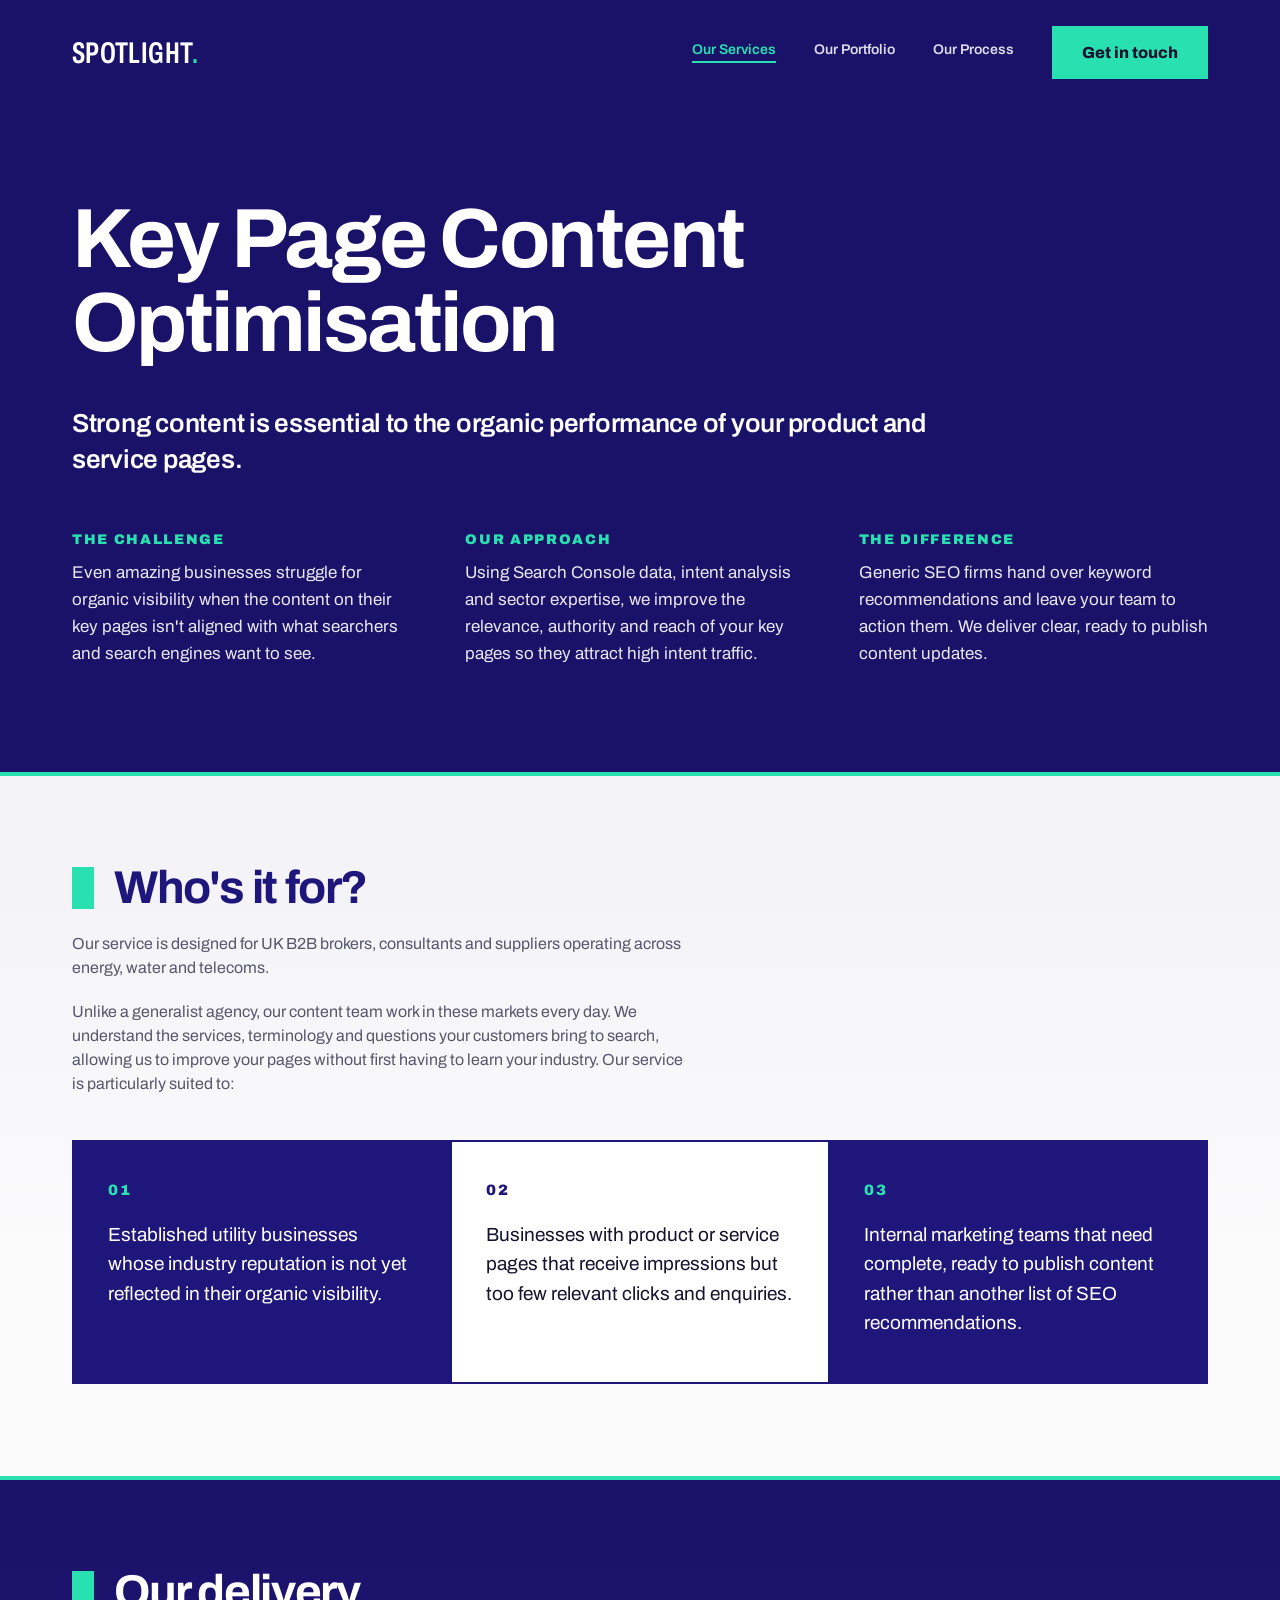
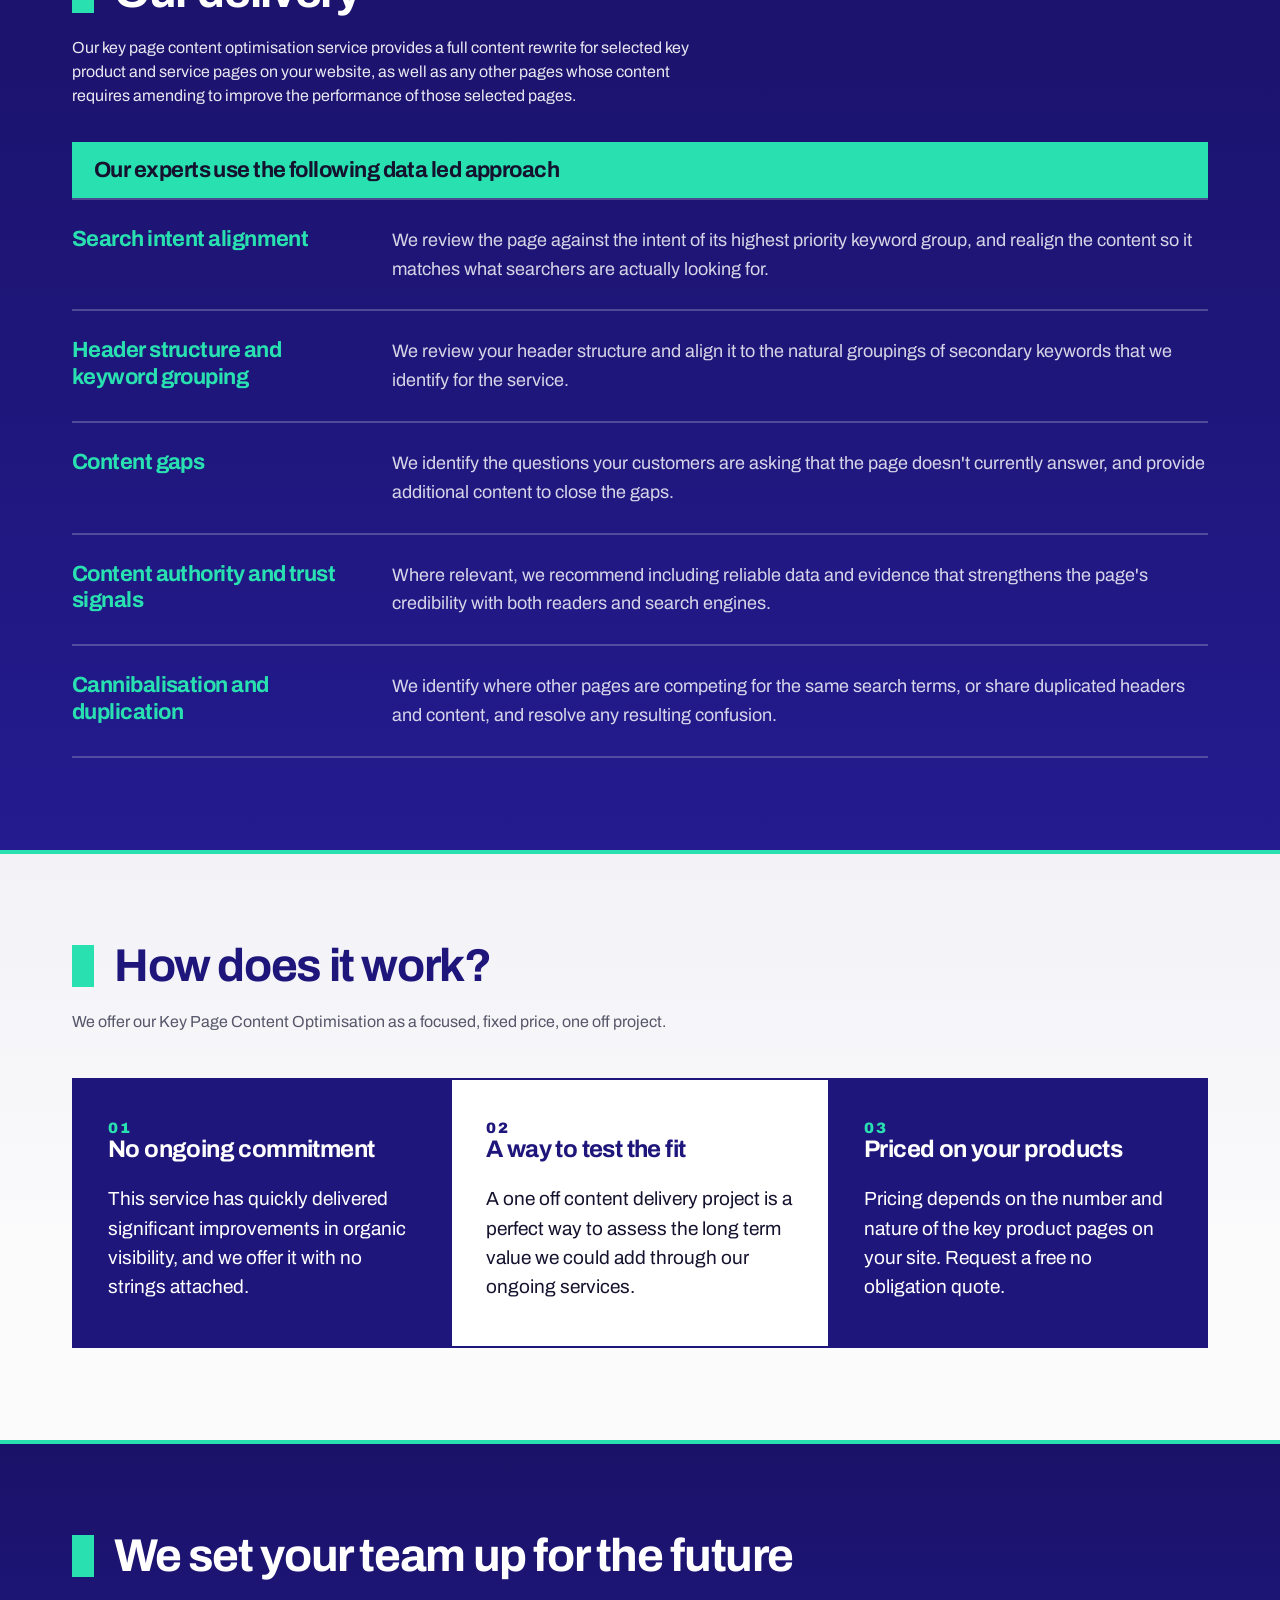
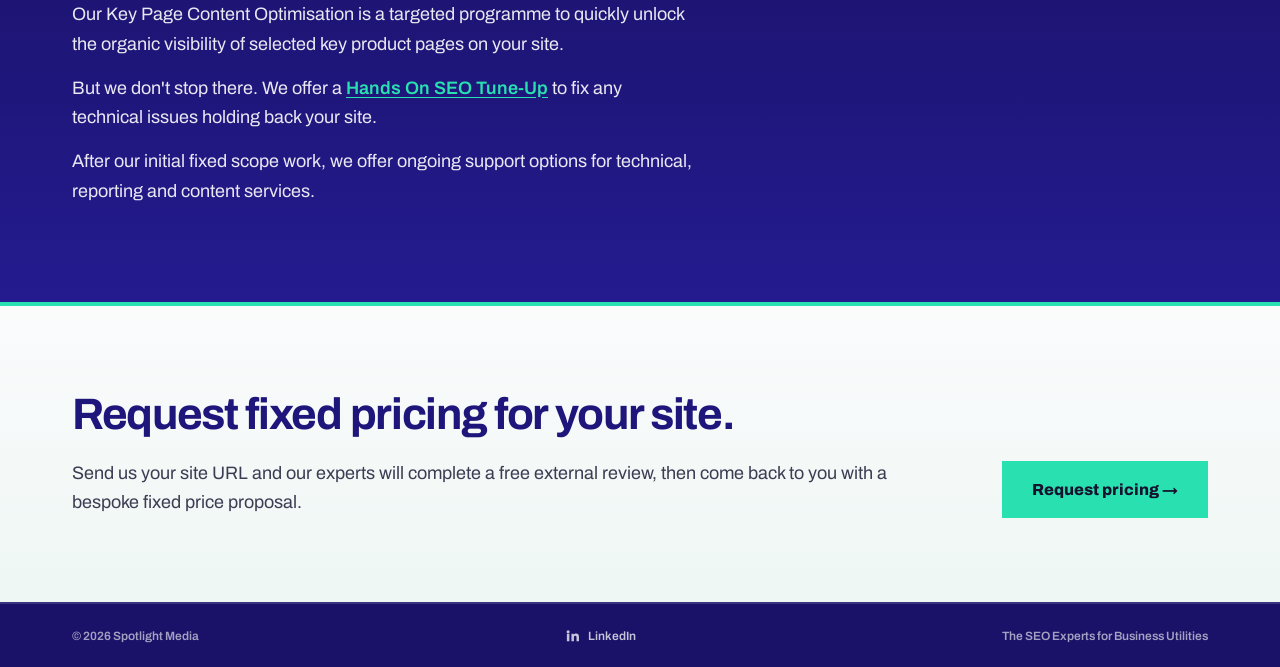
==== webflow/key-page-content/index.html @ de8adb1a "Build Spotlight Media Key Page Content Optimisation page Adds the page body (hero framing grid, who'" ====
<!DOCTYPE html>
<html lang="en-GB">
<head>
<meta charset="utf-8">
<meta name="viewport" content="width=device-width, initial-scale=1">
<title>Spotlight Media — Key Page Content Optimisation</title>
<link rel="preconnect" href="https://fonts.googleapis.com">
<link rel="preconnect" href="https://fonts.gstatic.com" crossorigin>
<link rel="stylesheet" href="https://fonts.googleapis.com/css2?family=Archivo:wght@400;500;600;700;800;900&display=swap">
<link rel="stylesheet" href="https://fonts.googleapis.com/css2?family=Archivo:wdth,wght@62..125,400..900&display=swap">
<link rel="stylesheet" href="../homepage/global.css">
</head>
<body>

<header class="header-band">
  <nav class="nav">
    <a href="/" class="logo">SPOTLIGHT<span class="logo__dot">.</span></a>
    <input type="checkbox" id="nav-toggle" class="nav-toggle-input">
    <label for="nav-toggle" class="nav-toggle-label" aria-label="Toggle menu"><span></span><span></span><span></span></label>
    <ul class="nav-menu">
      <li class="nav-dropdown">
        <input type="checkbox" id="services-dd" class="dropdown-toggle-input">
        <label for="services-dd" class="nav-link nav-link--active dropdown-toggle-label">Our Services</label>
        <div class="dropdown-list">
          <div class="dropdown-panel">
            <a class="dropdown-link" href="hands-on-seo-tune-up.html">Hands On SEO Tune-Up</a>
            <a class="dropdown-link" href="index.html">Key Page Content Optimisation</a>
            <a class="dropdown-link" href="#">Technical &amp; Reporting Retainer</a>
            <a class="dropdown-link" href="#">Regular Content Delivery</a>
          </div>
        </div>
      </li>
      <li><a class="nav-link" href="../portfolio/index.html">Our Portfolio</a></li>
      <li><a class="nav-link" href="../process/index.html">Our Process</a></li>
      <li><a class="btn btn--mint" href="https://www.spotlightmedia.io/contact-us">Get in touch</a></li>
    </ul>
  </nav>
</header>

<main>

  <section class="header-band hero" style="padding:92px var(--gutter) 104px">
    <h1 class="hero__title" style="max-width:1100px">Key Page Content Optimisation</h1>
    <p class="hero__standfirst" style="max-width:900px">Strong content is essential to the organic performance of your product and service pages.</p>
    <div class="herogrid" style="margin-top:54px;max-width:1180px">
      <div class="herocol">
        <span class="sublab">The challenge</span>
        <p>Even amazing businesses struggle for organic visibility when the content on their key pages isn't aligned with what searchers and search engines want to see.</p>
      </div>
      <div class="herocol">
        <span class="sublab">Our approach</span>
        <p>Using Search Console data, intent analysis and sector expertise, we improve the relevance, authority and reach of your key pages so they attract high intent traffic.</p>
      </div>
      <div class="herocol">
        <span class="sublab">The difference</span>
        <p>Generic SEO firms hand over keyword recommendations and leave your team to action them. We deliver clear, ready to publish content updates.</p>
      </div>
    </div>
  </section>

  <div class="rule"></div>

  <section class="section" style="padding-top:88px;padding-bottom:92px;background:linear-gradient(180deg,var(--grey-1) 0%,var(--page) 70%)">
    <div class="section-heading-group">
      <h2 class="section-heading" style="margin-bottom:0"><span class="section-heading__bar"></span>Who's it for?</h2>
      <p class="section-heading__sub" style="max-width:620px">Our service is designed for UK B2B brokers, consultants and suppliers operating across energy, water and telecoms.</p>
      <p class="section-heading__sub" style="max-width:620px">Unlike a generalist agency, our content team work in these markets every day. We understand the services, terminology and questions your customers bring to search, allowing us to improve your pages without first having to learn your industry. Our service is particularly suited to:</p>
    </div>
    <div class="diff-grid" style="margin-top:44px">
      <div class="diff-card diff-card--navy">
        <div class="diff-card__number">01</div>
        <p class="diff-card__text">Established utility businesses whose industry reputation is not yet reflected in their organic visibility.</p>
      </div>
      <div class="diff-card diff-card--white">
        <div class="diff-card__number">02</div>
        <p class="diff-card__text">Businesses with product or service pages that receive impressions but too few relevant clicks and enquiries.</p>
      </div>
      <div class="diff-card diff-card--navy">
        <div class="diff-card__number">03</div>
        <p class="diff-card__text">Internal marketing teams that need complete, ready to publish content rather than another list of SEO recommendations.</p>
      </div>
    </div>
  </section>

  <div class="rule"></div>

  <section class="site-header section" style="padding-top:88px;padding-bottom:92px">
    <div class="section-heading-group" style="margin-bottom:34px">
      <h2 class="section-heading section-heading--on-navy" style="margin-bottom:0"><span class="section-heading__bar"></span>Our delivery</h2>
      <p class="section-heading__sub" style="max-width:620px;color:rgba(255,255,255,.9)">Our key page content optimisation service provides a full content rewrite for selected key product and service pages on your website, as well as any other pages whose content requires amending to improve the performance of those selected pages.</p>
    </div>
    <div style="--row-label-width:280px">
      <div class="subheader-band subheader-band--mint">Our experts use the following data led approach</div>
      <div class="drow"><span class="drow-t">Search intent alignment</span><p class="drow-b">We review the page against the intent of its highest priority keyword group, and realign the content so it matches what searchers are actually looking for.</p></div>
      <div class="drow"><span class="drow-t">Header structure and keyword grouping</span><p class="drow-b">We review your header structure and align it to the natural groupings of secondary keywords that we identify for the service.</p></div>
      <div class="drow"><span class="drow-t">Content gaps</span><p class="drow-b">We identify the questions your customers are asking that the page doesn't currently answer, and provide additional content to close the gaps.</p></div>
      <div class="drow"><span class="drow-t">Content authority and trust signals</span><p class="drow-b">Where relevant, we recommend including reliable data and evidence that strengthens the page's credibility with both readers and search engines.</p></div>
      <div class="drow"><span class="drow-t">Cannibalisation and duplication</span><p class="drow-b">We identify where other pages are competing for the same search terms, or share duplicated headers and content, and resolve any resulting confusion.</p></div>
      <div class="drow-table"></div>
    </div>
  </section>

  <div class="rule"></div>

  <section class="section" style="padding-top:88px;padding-bottom:92px;background:linear-gradient(180deg,var(--grey-1) 0%,var(--page) 70%)">
    <div class="section-heading-group">
      <h2 class="section-heading" style="margin-bottom:0"><span class="section-heading__bar"></span>How does it work?</h2>
      <p class="section-heading__sub" style="max-width:620px">We offer our Key Page Content Optimisation as a focused, fixed price, one off project.</p>
    </div>
    <div class="diff-grid" style="margin-top:44px">
      <div class="diff-card diff-card--navy">
        <div class="diff-card__number">01</div>
        <span class="diff-card__title">No ongoing commitment</span>
        <p class="diff-card__text">This service has quickly delivered significant improvements in organic visibility, and we offer it with no strings attached.</p>
      </div>
      <div class="diff-card diff-card--white">
        <div class="diff-card__number">02</div>
        <span class="diff-card__title">A way to test the fit</span>
        <p class="diff-card__text">A one off content delivery project is a perfect way to assess the long term value we could add through our ongoing services.</p>
      </div>
      <div class="diff-card diff-card--navy">
        <div class="diff-card__number">03</div>
        <span class="diff-card__title">Priced on your products</span>
        <p class="diff-card__text">Pricing depends on the number and nature of the key product pages on your site. Request a free no obligation quote.</p>
      </div>
    </div>
  </section>

  <div class="rule"></div>

  <section class="site-header section" style="padding-top:88px;padding-bottom:96px">
    <div class="section-heading-group" style="margin-bottom:0">
      <h2 class="section-heading section-heading--on-navy" style="margin-bottom:0"><span class="section-heading__bar"></span>We set your team up for the future</h2>
      <div style="display:flex;flex-direction:column;gap:14px">
        <p style="margin:0;font-size:18px;line-height:1.65;max-width:620px;color:rgba(255,255,255,.9)">Our Key Page Content Optimisation is a targeted programme to quickly unlock the organic visibility of selected key product pages on your site.</p>
        <p style="margin:0;font-size:18px;line-height:1.65;max-width:620px;color:rgba(255,255,255,.9)">But we don't stop there. We offer a <a href="hands-on-seo-tune-up.html" style="color:var(--mint);font-weight:600">Hands On SEO Tune-Up</a> to fix any technical issues holding back your site.</p>
        <p style="margin:0;font-size:18px;line-height:1.65;max-width:620px;color:rgba(255,255,255,.9)">After our initial fixed scope work, we offer ongoing support options for technical, reporting and content services.</p>
      </div>
    </div>
  </section>

  <div class="rule"></div>

</main>

<footer>
  <div class="cta-band cta-band--light">
    <div class="cta-band__content">
      <h2 class="cta-band__heading cta-band__heading--on-light">Request fixed pricing for your site.</h2>
      <p class="cta-band__body">Send us your site URL and our experts will complete a free external review, then come back to you with a bespoke fixed price proposal.</p>
    </div>
    <a class="btn btn--mint btn--footer-cta" href="https://www.spotlightmedia.io/contact-us">Request pricing →</a>
  </div>

  <div class="legal-bar">
    <span>© 2026 Spotlight Media</span>
    <a class="legal-bar__linkedin" href="https://www.linkedin.com/company/spotlight-business-media/" target="_blank" rel="noopener">
      <svg width="15" height="15" viewBox="0 0 24 24" fill="currentColor" aria-hidden="true"><path d="M4.98 3.5a2.5 2.5 0 1 1 0 5 2.5 2.5 0 0 1 0-5zM3 9h4v12H3V9zm7 0h3.8v1.7h.05c.53-.95 1.83-1.95 3.77-1.95 4.03 0 4.78 2.5 4.78 5.76V21h-4v-5.6c0-1.34-.03-3.06-1.9-3.06-1.9 0-2.2 1.45-2.2 2.96V21h-4V9z"></path></svg>
      LinkedIn
    </a>
    <span>The SEO Experts for Business Utilities</span>
  </div>
</footer>

</body>
</html>
---- webflow/homepage/global.css ----
/* ==========================================================================
   Spotlight Media — global stylesheet
   Shared by every component: header, footer, and all page bodies.
   In Webflow: paste this into Project Settings → Custom Code → Head Code
   inside a <style> tag, or recreate each rule as Webflow classes/Variables.
   ========================================================================== */

:root{
  --navy:#1f167b;
  --navy-deep:#1a1268;
  --navy-bright:#241b90;
  --ink:#14122e;
  --ink-soft:#3a3768;
  --mint:#29e0b0;
  --page:#fbfbfc;
  --grey-1:#f2f2f7;
  --mint-wash:#eef7f4;
  --mint-tint:#eaf9f4;

  /* Gutter shrinks at each breakpoint below; see media queries at the end. */
  --gutter:72px;
  --rule:2px;
}

*,*::before,*::after{box-sizing:border-box}
body{margin:0;background:var(--page);color:var(--ink);font-family:Archivo,system-ui,sans-serif;-webkit-font-smoothing:antialiased}
img{max-width:100%;display:block}
a{color:var(--navy);text-underline-offset:3px}
a:hover{color:var(--mint)}
p{text-wrap:pretty}

/* ---- layout helpers -------------------------------------------------- */
.section{padding-left:var(--gutter);padding-right:var(--gutter)}
.rule{height:4px;background:var(--mint)}

.section-heading{margin:0 0 44px;display:flex;align-items:center;gap:20px;font-size:46px;font-weight:700;line-height:1.05;letter-spacing:-.03em;color:var(--navy)}
.section-heading--on-navy{color:#fff}
.section-heading__bar{width:22px;height:42px;background:var(--mint);display:block;flex:none}

/* ---- buttons ---------------------------------------------------------- */
.btn{display:inline-flex;align-items:center;justify-content:center;text-decoration:none;font-weight:800;font-size:16px;white-space:nowrap;transition:background .18s,color .18s,border-color .18s}
.btn--mint{background:var(--mint);color:var(--ink);padding:18px 30px}
.btn--mint:hover{background:#20c79c;color:var(--ink)}
.btn--outline{border:2px solid rgba(255,255,255,.45);color:#fff;padding:16px 30px}
.btn--outline:hover{border-color:var(--mint);color:var(--mint)}
.btn--footer-cta{padding:20px 30px}

/* ---- header / nav ------------------------------------------------------ */
.site-header{background:linear-gradient(180deg,var(--navy-deep) 0%,var(--navy) 52%,var(--navy-bright) 100%);color:#fff}
/* Flat colour matching the hero gradient's own starting stop, so the two
   meet at an identical pixel value instead of two gradients butting together. */
.header-band{background:var(--navy-deep);color:#fff}
.nav{display:flex;align-items:center;justify-content:space-between;padding:26px var(--gutter);position:relative;z-index:30}

.logo{text-decoration:none;color:#fff;font-variation-settings:'wdth' 62,'wght' 600;font-size:30px;line-height:1;letter-spacing:.012em}
.logo:hover{color:#fff}
.logo__dot{color:var(--mint)}

.nav-menu{display:flex;align-items:center;gap:38px;font-size:14px;font-weight:600;list-style:none;margin:0;padding:0}
.nav-menu li{display:flex}

.nav-link{color:rgba(255,255,255,.85);text-decoration:none;padding-bottom:4px;border-bottom:2px solid transparent;transition:border-color .18s,color .18s}
.nav-link:hover,.nav-link:focus-visible{color:var(--mint);border-bottom-color:var(--mint)}

.nav-dropdown{position:relative;display:flex;align-items:center}
/* Hidden checkbox drives the mobile tap-to-open state; hover/focus-within drive desktop. */
.dropdown-toggle-input{position:absolute;opacity:0;pointer-events:none}
.dropdown-toggle-label{cursor:pointer}
.dropdown-list{position:absolute;top:100%;left:-20px;padding-top:20px;min-width:300px;opacity:0;visibility:hidden;transform:translateY(-6px);transition:opacity .16s,transform .16s,visibility .16s}
.nav-dropdown:hover .dropdown-list,
.nav-dropdown:focus-within .dropdown-list,
.dropdown-toggle-input:checked ~ .dropdown-list{opacity:1;visibility:visible;transform:none}
.dropdown-panel{background:#fff;border:2px solid var(--navy);display:flex;flex-direction:column;box-shadow:0 18px 40px rgba(20,18,46,.22)}
.dropdown-link{display:block;padding:14px 20px;color:var(--navy);text-decoration:none;font-size:14px;font-weight:700;border-top:2px solid rgba(20,18,46,.12);transition:background .16s}
.dropdown-link:first-child{border-top:none}
.dropdown-link:hover,.dropdown-link:focus-visible{background:var(--mint-tint);color:var(--navy)}

/* Mobile nav toggle — CSS-only checkbox pattern, no JS. Kept below ~900px. */
.nav-toggle-input{position:absolute;opacity:0;pointer-events:none}
.nav-toggle-label{display:none;width:28px;height:20px;position:relative;cursor:pointer;flex:none}
.nav-toggle-label span{position:absolute;left:0;right:0;height:2px;background:#fff;transition:transform .2s,opacity .2s}
.nav-toggle-label span:nth-child(1){top:0}
.nav-toggle-label span:nth-child(2){top:9px}
.nav-toggle-label span:nth-child(3){top:18px}

/* ---- footer -------------------------------------------------------------- */
.cta-band{background:linear-gradient(180deg,var(--navy-bright) 0%,var(--navy) 55%,var(--navy-deep) 100%);color:#fff;padding:84px var(--gutter);display:flex;align-items:end;justify-content:space-between;gap:60px}
.cta-band__heading{margin:0;font-size:44px;font-weight:700;line-height:1.1;letter-spacing:-.03em;max-width:760px}

.legal-bar{background:var(--navy-deep);color:rgba(255,255,255,.6);padding:24px var(--gutter);display:flex;justify-content:space-between;align-items:center;gap:16px;font-size:12px;font-weight:600;border-top:2px solid rgba(255,255,255,.14)}
.legal-bar__linkedin{display:flex;align-items:center;gap:8px;color:rgba(255,255,255,.75);text-decoration:none;font-size:12px;font-weight:600}
.legal-bar__linkedin:hover{color:var(--mint)}

/* ---- hero ---------------------------------------------------------------- */
.hero{padding:100px var(--gutter) 116px}
.hero__title{margin:0;font-size:84px;font-weight:700;line-height:1;letter-spacing:-.03em;max-width:1000px}
.hero__lead{margin:44px 0 0;font-size:21px;line-height:1.55;max-width:800px;color:rgba(255,255,255,.86)}
.hero__lead a{color:var(--mint);font-weight:600}
.hero__actions{display:flex;flex-wrap:wrap;gap:12px;margin-top:44px}

/* ---- "why we're different" cards ----------------------------------------- */
.diff-grid{display:grid;grid-template-columns:repeat(3,1fr);gap:2px;background:var(--navy);border:2px solid var(--navy)}
.diff-card{padding:40px 34px 44px}
.diff-card--navy{background:var(--navy);color:#fff}
.diff-card--white{background:#fff;color:var(--ink)}
.diff-card__number{font-size:15px;font-weight:900;letter-spacing:.12em}
.diff-card--navy .diff-card__number{color:var(--mint)}
.diff-card--white .diff-card__number{color:var(--navy)}
.diff-card__text{margin:22px 0 0;font-size:19px;line-height:1.55}

/* ---- services --------------------------------------------------------- */
.services-intro{display:grid;grid-template-columns:1fr 1fr;gap:2px}
.services-intro__lead{margin:0;padding-right:62px;font-size:21px;line-height:1.5;font-weight:600}
.services-intro__copy{display:flex;flex-direction:column;gap:12px}
.services-intro__copy p{margin:0;font-size:17px;line-height:1.65;color:var(--ink-soft)}

.service-tiles{display:grid;grid-template-columns:repeat(2,1fr);gap:2px;margin-top:52px;background:rgba(255,255,255,.28);border:2px solid var(--navy)}
.stile{display:grid;grid-template-columns:auto 1fr auto;align-items:center;gap:22px;padding:34px 32px;background:var(--navy);color:#fff;text-decoration:none;transition:background .18s,color .18s}
.stile:hover,.stile:focus-visible{background:#fff;color:var(--navy)}
.stile__number{font-size:14px;font-weight:900;letter-spacing:.12em;opacity:.65}
.stile__title{font-size:26px;font-weight:700;letter-spacing:-.025em;line-height:1.1}
.stile__arrow{width:44px;height:44px;display:flex;align-items:center;justify-content:center;background:var(--mint);color:var(--ink);font-size:20px;font-weight:800;transition:transform .18s}
.stile:hover .stile__arrow,.stile:focus-visible .stile__arrow{transform:translateX(6px)}

/* ---- portfolio ---------------------------------------------------------- */
.portfolio-intro{display:grid;grid-template-columns:repeat(3,1fr);gap:24px;margin-top:28px}
.portfolio-intro__copy{grid-column:2 / 4;display:flex;flex-direction:column;gap:14px}
.portfolio-intro__copy p{margin:0;font-size:18px;line-height:1.65}
.portfolio-intro__copy a{font-weight:700}

.portfolio-grid{display:grid;grid-template-columns:repeat(3,1fr);gap:24px;margin-top:44px}
.pcard{display:block;background:#fff;border:2px solid var(--navy);text-decoration:none;color:var(--ink);transition:transform .18s,box-shadow .18s}
.pcard:hover,.pcard:focus-visible{transform:translateY(-4px);box-shadow:0 10px 0 rgba(31,22,123,.12)}
.pcard__image{display:flex;align-items:center;justify-content:center;height:132px;background:var(--navy);transition:background .18s}
.pcard:hover .pcard__image,.pcard:focus-visible .pcard__image{background:var(--ink)}
.pcard__image img{width:76px;height:76px;object-fit:contain}
.pcard__label{display:block;padding:16px 20px 17px;border-top:2px solid var(--navy);text-align:center}
.pcard__name{display:block;font-size:19px;font-weight:700;letter-spacing:-.025em;color:var(--navy)}

/* ---- team ---------------------------------------------------------------- */
.team-grid{display:grid;grid-template-columns:repeat(4,1fr);gap:52px}
.team-photo{width:100%;aspect-ratio:1;object-fit:cover}
.team-name{font-size:24px;font-weight:700;margin-top:30px;letter-spacing:-.02em;color:#fff}
.team-role{font-size:12.5px;font-weight:800;letter-spacing:.08em;text-transform:uppercase;color:var(--mint);margin-top:7px}
.team-bio{margin:16px 0 0;font-size:15px;line-height:1.65;color:rgba(255,255,255,.82)}

/* ==========================================================================
   Responsive behaviour — authored per the handoff's guidance.
   Gutter: 72px desktop → 40px tablet → 24px mobile.
   ========================================================================== */

@media (max-width:1100px){
  :root{--gutter:40px}
  .team-grid{grid-template-columns:repeat(2,1fr);gap:40px}
}

@media (max-width:900px){
  .diff-grid{grid-template-columns:1fr}
  .services-intro{grid-template-columns:1fr;gap:24px}
  .services-intro__lead{padding-right:0}
  .service-tiles{grid-template-columns:1fr}
  .portfolio-intro{grid-template-columns:1fr}
  .portfolio-intro__copy{grid-column:auto}
  .portfolio-grid{grid-template-columns:1fr}

  /* Nav collapses to a burger; menu opens as a full-width panel below the bar. */
  .nav-toggle-label{display:block}
  .nav-menu{position:absolute;top:100%;left:0;right:0;flex-direction:column;align-items:stretch;gap:0;background:var(--navy-deep);padding:0;max-height:0;overflow:hidden;transition:max-height .2s ease}
  .nav-toggle-input:checked ~ .nav-menu{max-height:480px}
  .nav-menu li{padding:16px 40px;border-top:1px solid rgba(255,255,255,.14)}
  .nav-menu li:first-child{border-top:none}
  .nav-dropdown{flex-direction:column;align-items:flex-start;width:100%}
  .dropdown-list{position:static;padding-top:12px;min-width:0;opacity:1;visibility:visible;transform:none;max-height:0;overflow:hidden;transition:max-height .18s ease;width:100%}
  .dropdown-toggle-input:checked ~ .dropdown-list{max-height:260px}
  .dropdown-panel{border:none;box-shadow:none}
  .dropdown-link{padding:12px 0;border-top:1px solid rgba(20,18,46,.08)}
  .nav-menu .btn{width:100%;padding:14px 20px}
}

@media (max-width:760px){
  :root{--gutter:24px}
  .hero{padding:64px var(--gutter) 72px}
  .hero__title{font-size:clamp(40px,10vw,52px)}
  .hero__lead{font-size:18px}
  .section-heading{font-size:32px;margin-bottom:32px}
  .cta-band__heading{font-size:32px}
  .team-grid{grid-template-columns:1fr;gap:36px}
  .cta-band{flex-direction:column;align-items:flex-start;padding:56px var(--gutter)}
  .cta-band .btn{width:100%}
  .legal-bar{flex-direction:column;text-align:center}
  .hero__actions .btn{flex:1 1 auto}
}

/* ==========================================================================
   Portfolio page — sites grid, model cards, analytics cards.
   ========================================================================== */

.section-heading-group{display:flex;flex-direction:column;align-items:flex-start;gap:20px;margin-bottom:44px}
.section-heading__sub{margin:0;font-size:16px;line-height:1.5;max-width:420px;color:rgba(20,18,46,.7)}

/* ---- sites grid ---- */
.sites-grid{display:grid;grid-template-columns:repeat(3,1fr);gap:28px}
.scard{display:flex;flex-direction:column;background:#fff;border:2px solid var(--navy);text-decoration:none;color:var(--ink);transition:transform .18s,box-shadow .18s}
.scard:hover,.scard:focus-visible{transform:translateY(-4px);box-shadow:0 10px 0 rgba(31,22,123,.12)}
.scard-top{display:flex;flex-direction:column;align-items:center;gap:18px;padding:34px 26px 28px;background:#f3f5fb;transition:background .18s}
.scard:hover .scard-top,.scard:focus-visible .scard-top{background:var(--mint-tint)}
.scard-top__icon{width:88px;height:88px;object-fit:contain}
.scard-top__name{font-size:24px;font-weight:700;letter-spacing:-.025em;color:var(--navy);text-align:center}
.scard__facts{display:flex;flex-direction:column;gap:16px;padding:28px 28px 30px;border-top:2px solid var(--navy)}
.fact{display:grid;grid-template-columns:20px 1fr;gap:12px;align-items:start;font-size:15px;line-height:1.4;color:rgba(20,18,46,.78)}
.fact strong{font-weight:700;color:var(--ink)}
.scard__progress{display:flex;align-items:center;gap:16px;padding:22px 28px 26px;border-top:2px solid rgba(31,22,123,.18);margin-top:auto}
.progress-track{flex:1;height:22px;background:var(--mint);display:block}
.progress-track--alt{background:#d9e7f5}
.progress-track__fill{display:block;height:100%;background:var(--navy)}
.scard__percent{font-size:34px;font-weight:700;letter-spacing:-.03em;color:var(--navy);line-height:1}

/* ---- model cards ---- */
.model-grid{display:grid;grid-template-columns:repeat(3,1fr);gap:24px}
.model-card{background:#fff;padding:40px 34px 44px}
.model-card__number{font-size:15px;font-weight:900;letter-spacing:.12em;color:var(--navy)}
.model-card__title{margin:20px 0 0;font-size:24px;font-weight:700;letter-spacing:-.025em;color:var(--navy)}
.model-card__text{margin:16px 0 0;font-size:18px;line-height:1.55;color:var(--ink)}

/* ---- analytics cards ---- */
.analytics-grid{display:grid;grid-template-columns:repeat(3,1fr);gap:28px}
.acard{background:#fff;border:2px solid var(--navy);display:flex;flex-direction:column}
.acard__head{display:flex;align-items:center;gap:16px;padding:24px 28px;background:var(--navy);color:#fff}
.acard__icon{width:46px;height:46px;background:var(--mint);display:flex;align-items:center;justify-content:center;border-radius:14px;flex:none}
.acard__label{font-size:20px;font-weight:700;letter-spacing:-.02em}
.acard__stat{padding:34px 28px 28px;border-top:2px solid var(--navy)}
.acard__figure{font-size:56px;font-weight:700;line-height:1;letter-spacing:-.035em;color:var(--navy)}
.acard__caption{margin-top:8px;font-size:16px;color:rgba(20,18,46,.7)}
.acard__breakdown{display:flex;flex-direction:column;gap:14px;padding:24px 28px 28px;border-top:2px solid rgba(31,22,123,.18);margin-top:auto}
.stat-row{display:grid;grid-template-columns:92px 1fr 54px;gap:12px;align-items:center;font-size:14px;font-weight:600;color:rgba(20,18,46,.75)}
.stat-row__track{display:block;height:22px;background:rgba(31,22,123,.08)}
.stat-row__fill{display:block;height:100%;background:var(--navy)}
.stat-row__value{text-align:right;font-size:15px;font-weight:700;color:var(--navy)}

@media (max-width:900px){
  .sites-grid{grid-template-columns:1fr}
  .model-grid{grid-template-columns:1fr}
  .analytics-grid{grid-template-columns:1fr}
}

/* ==========================================================================
   Process page — rule tables (light + on-navy) and numbered-criteria cards.
   The .drow (on-navy) variant isn't used on this page but is shared with
   the two service pages per the handoff — kept here for that reuse.
   ========================================================================== */

/* --row-label-width lets a page override the label column (Process uses
   250px, Key Page Content uses 280px) without duplicating the row rules. */
.prow-table{border-bottom:2px solid rgba(20,18,46,.18)}
.prow{display:grid;grid-template-columns:var(--row-label-width,250px) 1fr;gap:40px;align-items:baseline;padding:26px 0;border-top:2px solid rgba(20,18,46,.18);transition:background .18s,padding .18s}
.prow:hover{background:var(--mint-tint);padding-left:18px;padding-right:18px}
.prow-t{font-size:22px;font-weight:700;letter-spacing:-.025em;color:var(--navy);line-height:1.2}
.prow-b{margin:0;font-size:18px;line-height:1.6;color:rgba(20,18,46,.82)}

.drow-table{border-bottom:2px solid rgba(255,255,255,.22)}
.drow{display:grid;grid-template-columns:var(--row-label-width,250px) 1fr;gap:40px;align-items:baseline;padding:26px 0;border-top:2px solid rgba(255,255,255,.22);transition:background .18s,padding .18s}
.drow:hover{background:rgba(41,224,176,.14);padding-left:18px;padding-right:18px}
.drow-t{font-size:22px;font-weight:700;letter-spacing:-.025em;color:var(--mint);line-height:1.2}
.drow-b{margin:0;font-size:18px;line-height:1.6;color:rgba(255,255,255,.82)}

.dnum-grid{display:grid;gap:2px;background:rgba(255,255,255,.28);border:2px solid rgba(255,255,255,.28)}
.dnum-grid--four{grid-template-columns:repeat(4,1fr)}
.dnum-grid--three{grid-template-columns:repeat(3,1fr)}
.dnum{display:flex;flex-direction:column;gap:16px;padding:34px 30px;background:#fff;color:var(--navy);transition:background .18s}
.dnum:hover{background:var(--mint-tint)}
.dnum__number{font-size:15px;font-weight:900;letter-spacing:.12em;color:var(--navy)}
.dnum__title{font-size:24px;font-weight:700;letter-spacing:-.025em;color:var(--navy)}
.dnum__text{margin:0;font-size:18px;line-height:1.55}

@media (max-width:1100px){
  .dnum-grid--four{grid-template-columns:repeat(2,1fr)}
}

@media (max-width:900px){
  .dnum-grid--four,.dnum-grid--three{grid-template-columns:1fr}
  .prow,.drow{grid-template-columns:1fr;gap:8px}
}

/* ==========================================================================
   Key Page Content Optimisation page — hero framing grid, mint/navy
   sub-header band, light CTA variant, active-nav state.
   ========================================================================== */

.nav-link--active{color:var(--mint);border-bottom-color:var(--mint)}

.hero__standfirst{margin:40px 0 0;font-size:26px;font-weight:600;line-height:1.4;letter-spacing:-.01em;color:#fff}

.herogrid{display:grid;grid-template-columns:repeat(3,1fr);gap:44px}
.herocol{display:flex;flex-direction:column;gap:12px}
.herocol p{margin:0;font-size:17px;line-height:1.6;color:rgba(255,255,255,.9)}
.sublab{font-size:14px;font-weight:900;letter-spacing:.12em;text-transform:uppercase;color:var(--mint)}

/* Sub-header band introducing a rule table — mint-on-navy here, navy-on-white
   on the Tune-Up page (same component, intentionally inverted per page). */
.subheader-band{padding:16px 22px;font-size:22px;font-weight:700;letter-spacing:-.025em}
.subheader-band--mint{background:var(--mint);color:var(--ink)}
.subheader-band--navy{background:var(--navy);color:#fff}

.diff-card__title{margin:0;font-size:24px;font-weight:700;letter-spacing:-.025em}
.diff-card--navy .diff-card__title{color:#fff}
.diff-card--white .diff-card__title{color:var(--navy)}

/* Light CTA variant — used only on this page, since the section above it
   is dark and a dark CTA would merge into it. Standard pages keep the
   navy .cta-band from the shared Footer component. */
.cta-band--light{background:linear-gradient(180deg,var(--page) 0%,var(--mint-wash) 100%);color:var(--ink)}
.cta-band__content{max-width:820px}
.cta-band__heading--on-light{color:var(--navy)}
.cta-band__body{margin:20px 0 0;font-size:18px;line-height:1.65;color:rgba(20,18,46,.82)}

@media (max-width:900px){
  .herogrid{grid-template-columns:1fr}
}
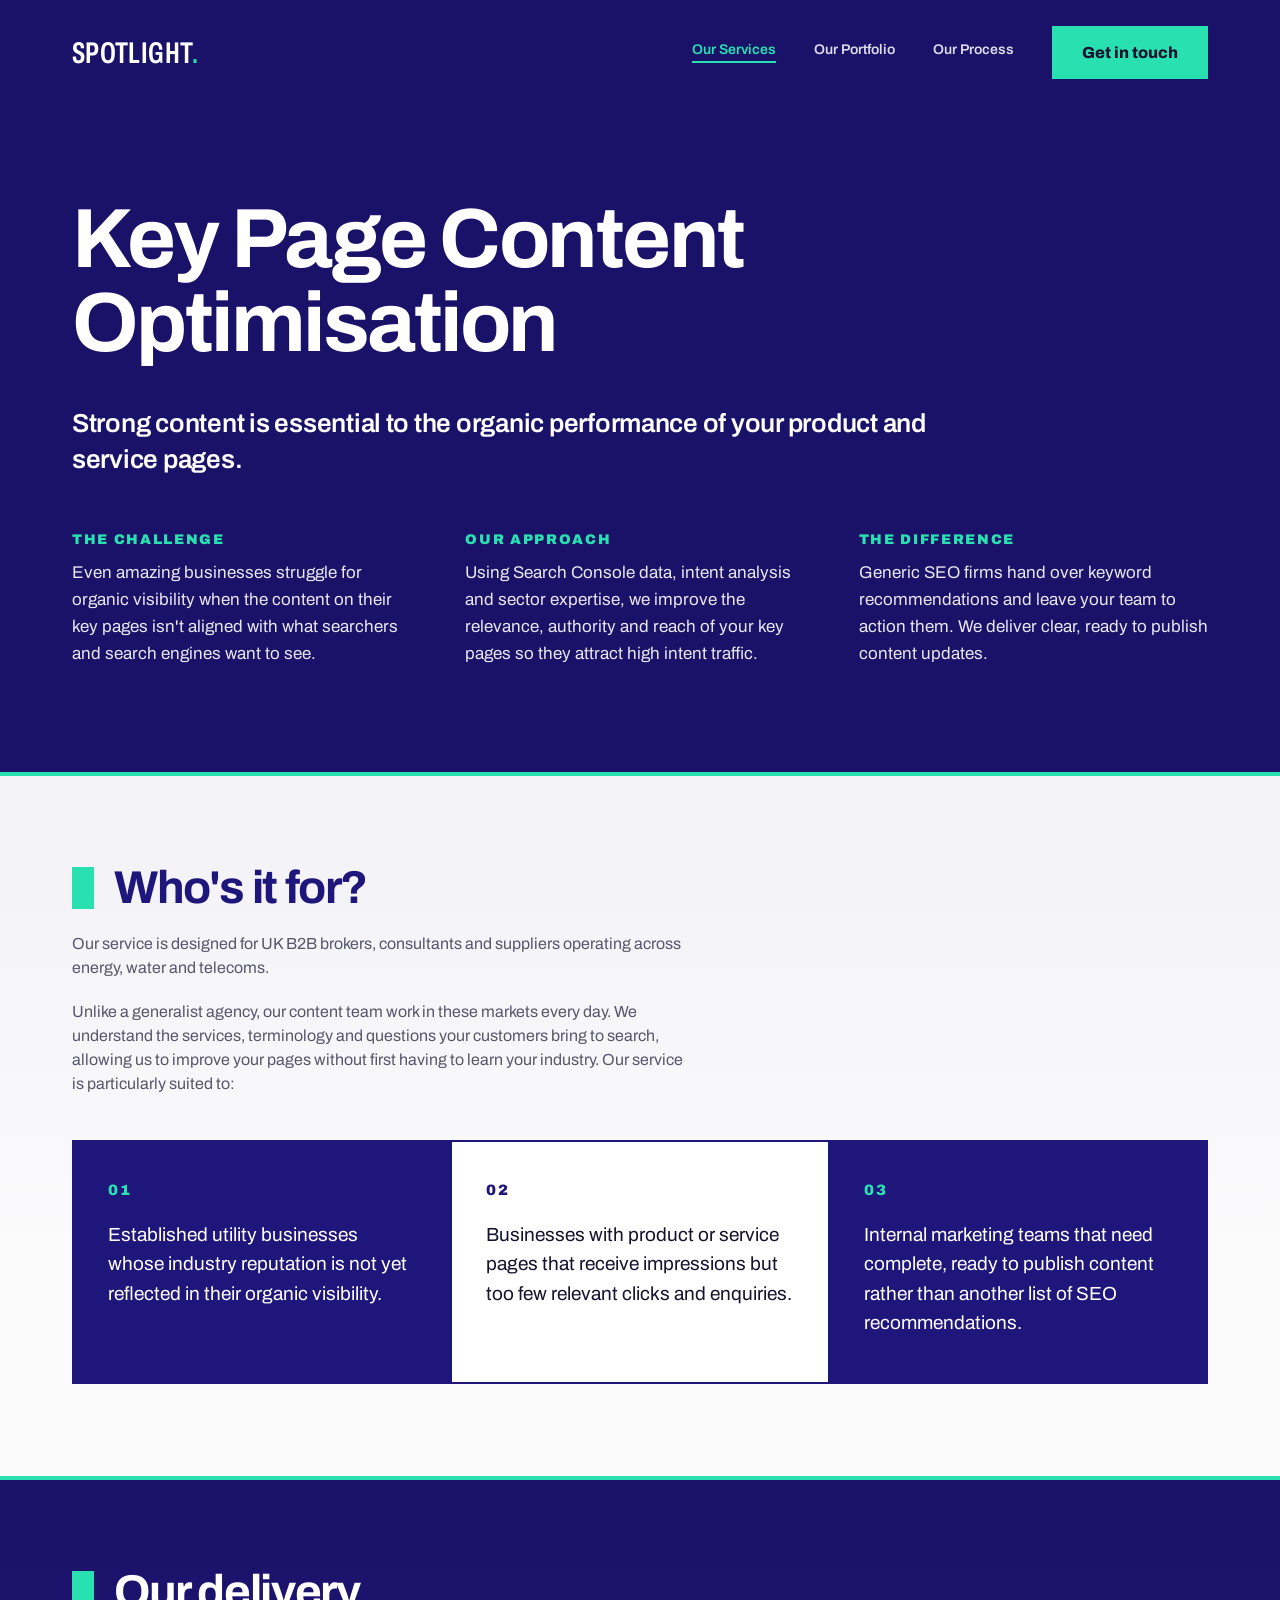
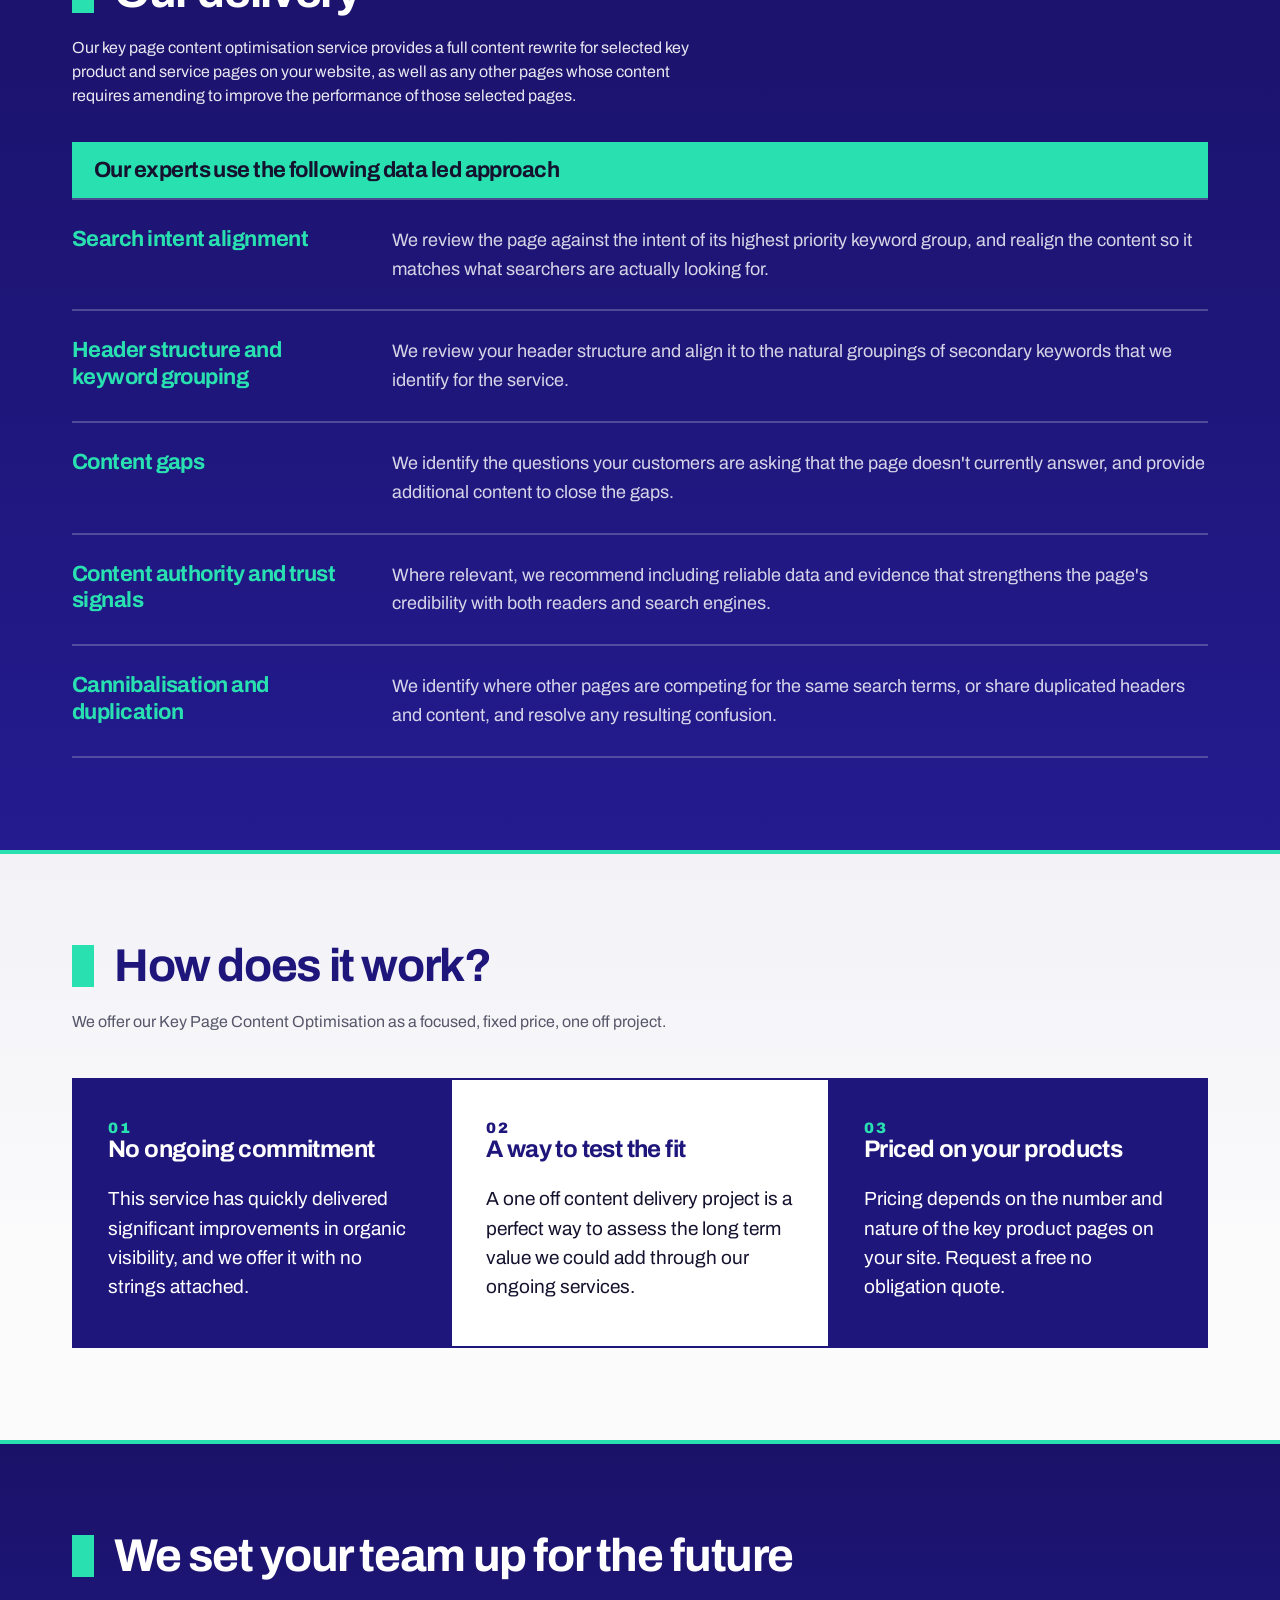
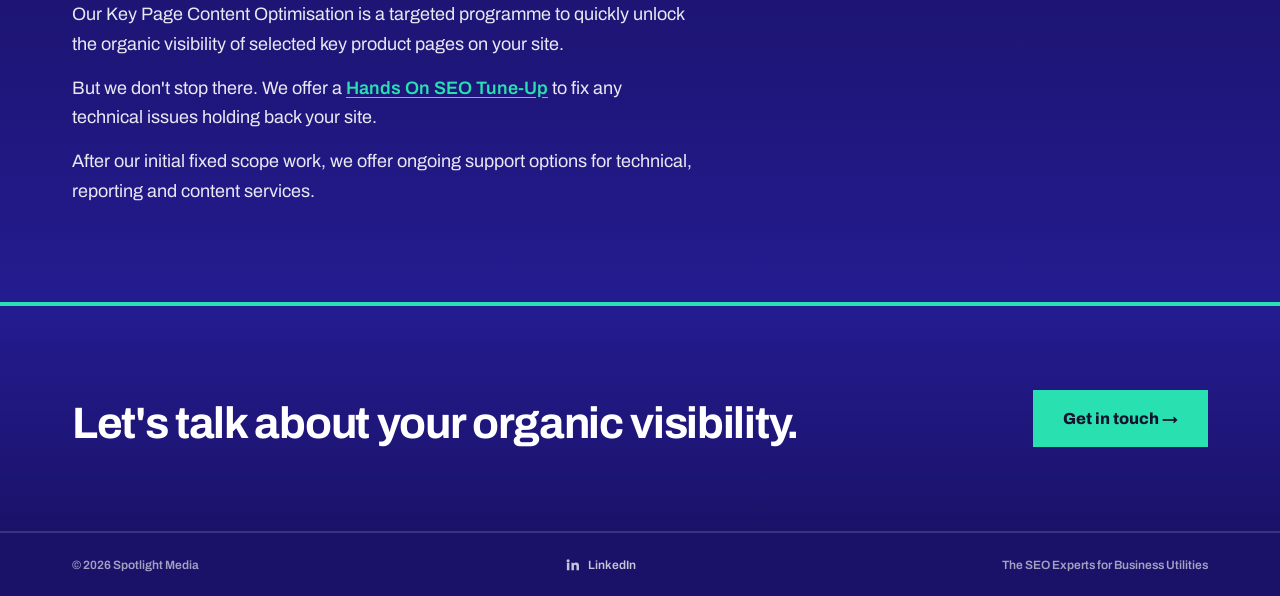
==== commit cac47b1d: "Use standard shared Footer on Key Page Content page, not a light variant By request, drop the handof" ====
--- a/webflow/key-page-content/index.html
+++ b/webflow/key-page-content/index.html
@@ -139,17 +139,13 @@
     </div>
   </section>
 
-  <div class="rule"></div>
-
 </main>
 
 <footer>
-  <div class="cta-band cta-band--light">
-    <div class="cta-band__content">
-      <h2 class="cta-band__heading cta-band__heading--on-light">Request fixed pricing for your site.</h2>
-      <p class="cta-band__body">Send us your site URL and our experts will complete a free external review, then come back to you with a bespoke fixed price proposal.</p>
-    </div>
-    <a class="btn btn--mint btn--footer-cta" href="https://www.spotlightmedia.io/contact-us">Request pricing →</a>
+  <div class="rule"></div>
+  <div class="cta-band">
+    <h2 class="cta-band__heading">Let's talk about your organic visibility.</h2>
+    <a class="btn btn--mint btn--footer-cta" href="https://www.spotlightmedia.io/contact-us">Get in touch →</a>
   </div>
 
   <div class="legal-bar">
--- a/webflow/homepage/global.css
+++ b/webflow/homepage/global.css
@@ -305,14 +305,6 @@
 .diff-card--navy .diff-card__title{color:#fff}
 .diff-card--white .diff-card__title{color:var(--navy)}
 
-/* Light CTA variant — used only on this page, since the section above it
-   is dark and a dark CTA would merge into it. Standard pages keep the
-   navy .cta-band from the shared Footer component. */
-.cta-band--light{background:linear-gradient(180deg,var(--page) 0%,var(--mint-wash) 100%);color:var(--ink)}
-.cta-band__content{max-width:820px}
-.cta-band__heading--on-light{color:var(--navy)}
-.cta-band__body{margin:20px 0 0;font-size:18px;line-height:1.65;color:rgba(20,18,46,.82)}
-
 @media (max-width:900px){
   .herogrid{grid-template-columns:1fr}
 }
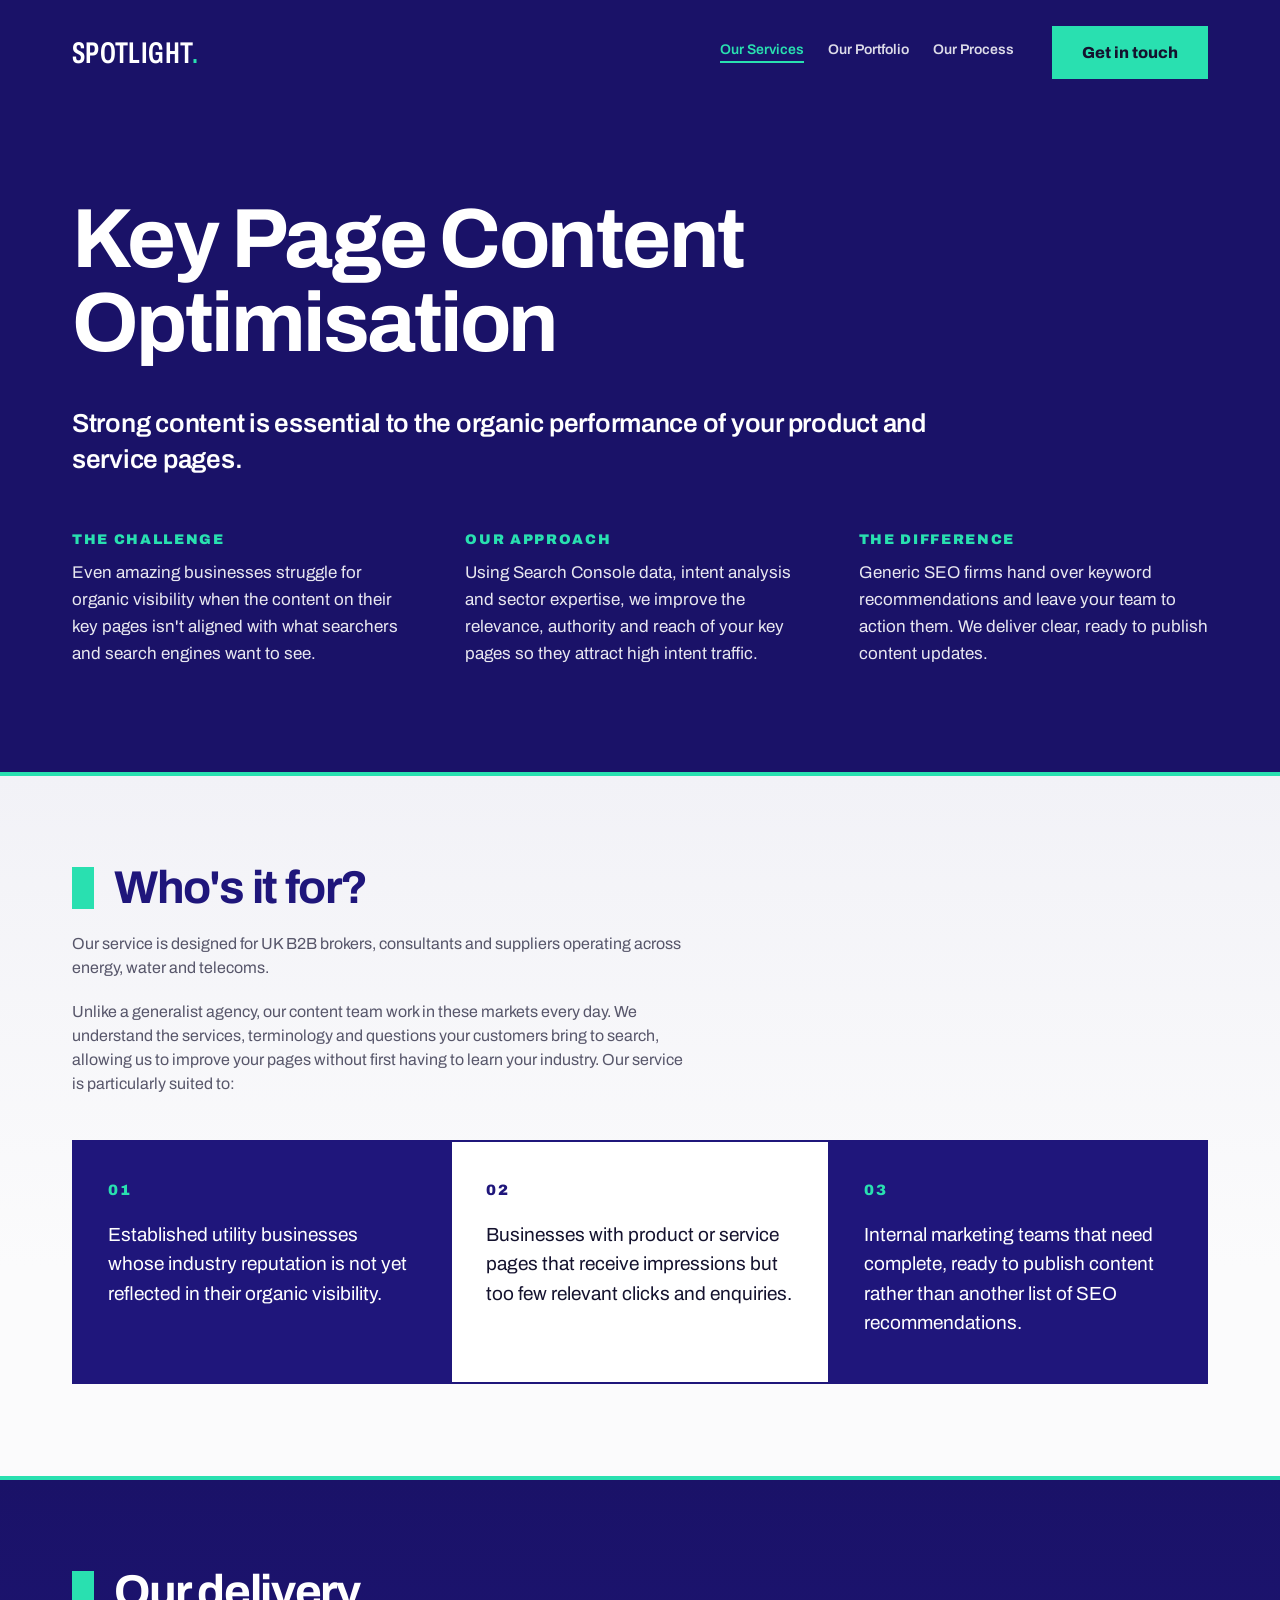
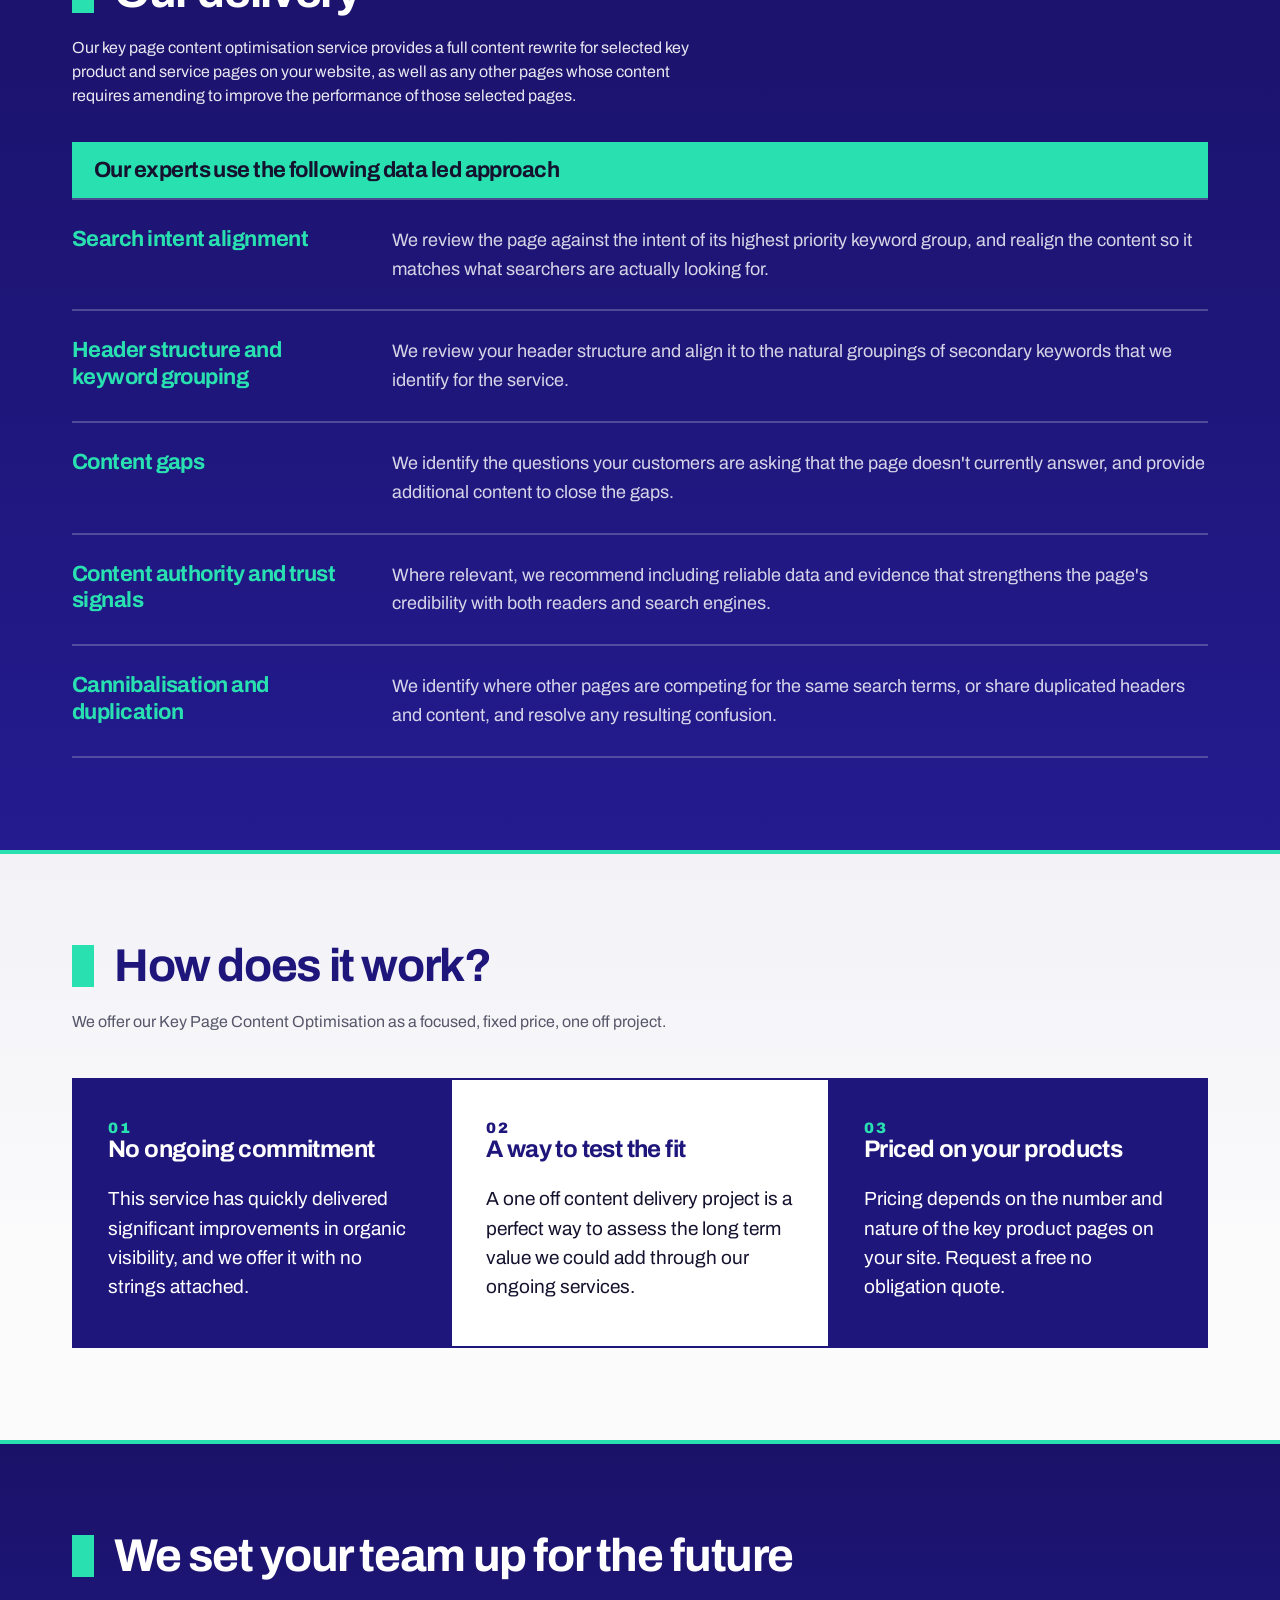
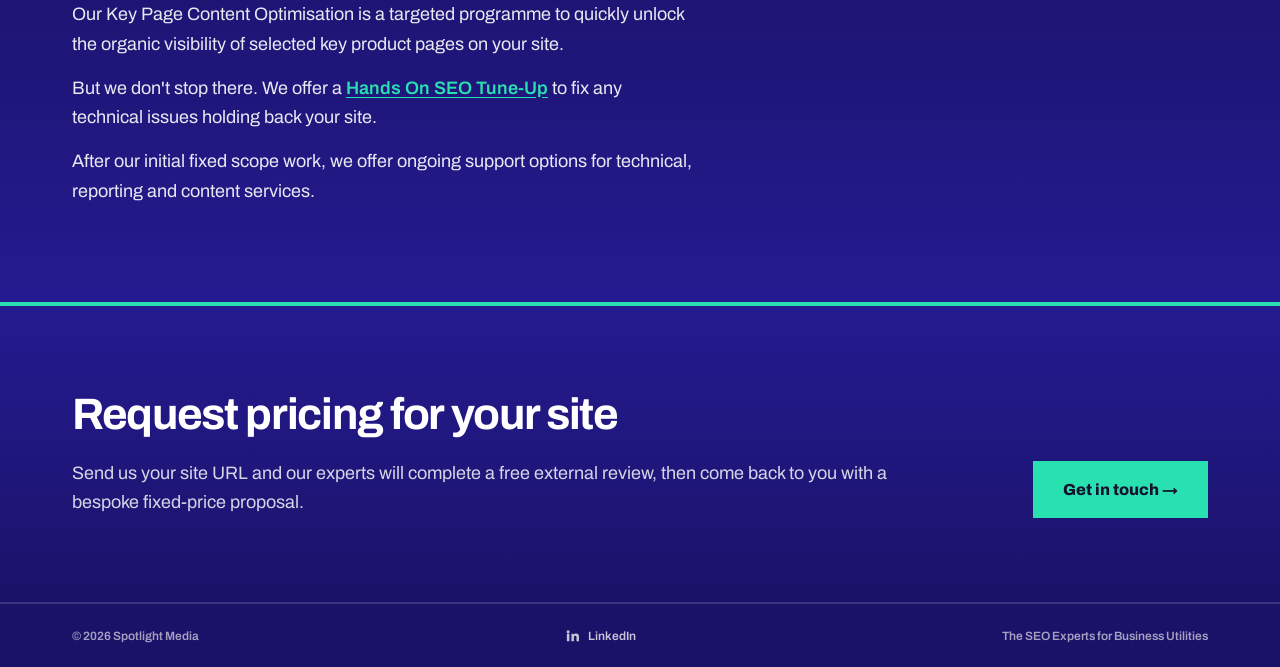
==== commit 00b80eb1: "Update shared footer CTA copy and add supporting paragraph Replace "Let's talk about your organic vi" ====
--- a/webflow/key-page-content/index.html
+++ b/webflow/key-page-content/index.html
@@ -15,7 +15,7 @@
 <header class="header-band">
   <nav class="nav">
     <a href="/" class="logo">SPOTLIGHT<span class="logo__dot">.</span></a>
-    <input type="checkbox" id="nav-toggle" class="nav-toggle-input">
+    <input type="checkbox" id="nav-toggle" class="nav-toggle-input" aria-label="Toggle menu">
     <label for="nav-toggle" class="nav-toggle-label" aria-label="Toggle menu"><span></span><span></span><span></span></label>
     <ul class="nav-menu">
       <li class="nav-dropdown">
@@ -23,15 +23,13 @@
         <label for="services-dd" class="nav-link nav-link--active dropdown-toggle-label">Our Services</label>
         <div class="dropdown-list">
           <div class="dropdown-panel">
-            <a class="dropdown-link" href="hands-on-seo-tune-up.html">Hands On SEO Tune-Up</a>
-            <a class="dropdown-link" href="index.html">Key Page Content Optimisation</a>
-            <a class="dropdown-link" href="#">Technical &amp; Reporting Retainer</a>
-            <a class="dropdown-link" href="#">Regular Content Delivery</a>
+            <a class="dropdown-link" href="https://www.spotlightmedia.io/tune-up">Hands On SEO Tune-Up</a>
+            <a class="dropdown-link" href="https://www.spotlightmedia.io/key-page-optimisation">Key Page Content Optimisation</a>
           </div>
         </div>
       </li>
-      <li><a class="nav-link" href="../portfolio/index.html">Our Portfolio</a></li>
-      <li><a class="nav-link" href="../process/index.html">Our Process</a></li>
+      <li><a class="nav-link" href="https://www.spotlightmedia.io/our-portfolio">Our Portfolio</a></li>
+      <li><a class="nav-link" href="https://www.spotlightmedia.io/our-process">Our Process</a></li>
       <li><a class="btn btn--mint" href="https://www.spotlightmedia.io/contact-us">Get in touch</a></li>
     </ul>
   </nav>
@@ -144,7 +142,10 @@
 <footer>
   <div class="rule"></div>
   <div class="cta-band">
-    <h2 class="cta-band__heading">Let's talk about your organic visibility.</h2>
+    <div class="cta-band__content">
+      <h2 class="cta-band__heading">Request pricing for your site</h2>
+      <p class="cta-band__body">Send us your site URL and our experts will complete a free external review, then come back to you with a bespoke fixed-price proposal.</p>
+    </div>
     <a class="btn btn--mint btn--footer-cta" href="https://www.spotlightmedia.io/contact-us">Get in touch →</a>
   </div>
 
--- a/webflow/homepage/global.css
+++ b/webflow/homepage/global.css
@@ -56,8 +56,9 @@
 .logo:hover{color:#fff}
 .logo__dot{color:var(--mint)}
 
-.nav-menu{display:flex;align-items:center;gap:38px;font-size:14px;font-weight:600;list-style:none;margin:0;padding:0}
+.nav-menu{display:flex;align-items:center;gap:24px;font-size:14px;font-weight:600;list-style:none;margin:0;padding:0}
 .nav-menu li{display:flex}
+.nav-menu li:last-child{margin-left:14px}
 
 .nav-link{color:rgba(255,255,255,.85);text-decoration:none;padding-bottom:4px;border-bottom:2px solid transparent;transition:border-color .18s,color .18s}
 .nav-link:hover,.nav-link:focus-visible{color:var(--mint);border-bottom-color:var(--mint)}
@@ -65,7 +66,7 @@
 .nav-dropdown{position:relative;display:flex;align-items:center}
 /* Hidden checkbox drives the mobile tap-to-open state; hover/focus-within drive desktop. */
 .dropdown-toggle-input{position:absolute;opacity:0;pointer-events:none}
-.dropdown-toggle-label{cursor:pointer}
+.dropdown-toggle-label{cursor:pointer;margin:0}
 .dropdown-list{position:absolute;top:100%;left:-20px;padding-top:20px;min-width:300px;opacity:0;visibility:hidden;transform:translateY(-6px);transition:opacity .16s,transform .16s,visibility .16s}
 .nav-dropdown:hover .dropdown-list,
 .nav-dropdown:focus-within .dropdown-list,
@@ -122,9 +123,15 @@
 .stile__arrow{width:44px;height:44px;display:flex;align-items:center;justify-content:center;background:var(--mint);color:var(--ink);font-size:20px;font-weight:800;transition:transform .18s}
 .stile:hover .stile__arrow,.stile:focus-visible .stile__arrow{transform:translateX(6px)}
 
+/* Not-yet-built service tiles: same look, but no hover invert, since
+   there's no page to link to and the hover would otherwise imply one. */
+.stile--placeholder{cursor:default}
+.stile--placeholder:hover{background:var(--navy);color:#fff}
+.stile--placeholder:hover .stile__arrow{transform:none}
+
 /* ---- portfolio ---------------------------------------------------------- */
 .portfolio-intro{display:grid;grid-template-columns:repeat(3,1fr);gap:24px;margin-top:28px}
-.portfolio-intro__copy{grid-column:2 / 4;display:flex;flex-direction:column;gap:14px}
+.portfolio-intro__copy{grid-column:1 / 3;display:flex;flex-direction:column;gap:14px}
 .portfolio-intro__copy p{margin:0;font-size:18px;line-height:1.65}
 .portfolio-intro__copy a{font-weight:700}
 
@@ -170,8 +177,8 @@
   .nav-menu li{padding:16px 40px;border-top:1px solid rgba(255,255,255,.14)}
   .nav-menu li:first-child{border-top:none}
   .nav-dropdown{flex-direction:column;align-items:flex-start;width:100%}
-  .dropdown-list{position:static;padding-top:12px;min-width:0;opacity:1;visibility:visible;transform:none;max-height:0;overflow:hidden;transition:max-height .18s ease;width:100%}
-  .dropdown-toggle-input:checked ~ .dropdown-list{max-height:260px}
+  .dropdown-list{position:static;padding-top:0;min-width:0;opacity:1;visibility:visible;transform:none;max-height:0;overflow:hidden;transition:max-height .18s ease,padding-top .18s ease;width:100%}
+  .dropdown-toggle-input:checked ~ .dropdown-list{max-height:260px;padding-top:12px}
   .dropdown-panel{border:none;box-shadow:none}
   .dropdown-link{padding:12px 0;border-top:1px solid rgba(20,18,46,.08)}
   .nav-menu .btn{width:100%;padding:14px 20px}
@@ -295,8 +302,9 @@
 .herocol p{margin:0;font-size:17px;line-height:1.6;color:rgba(255,255,255,.9)}
 .sublab{font-size:14px;font-weight:900;letter-spacing:.12em;text-transform:uppercase;color:var(--mint)}
 
-/* Sub-header band introducing a rule table — mint-on-navy here, navy-on-white
-   on the Tune-Up page (same component, intentionally inverted per page). */
+/* Sub-header band introducing a rule table — mint-on-navy is the current
+   pattern (Key Page Content and Tune-Up both use it); navy-on-white kept
+   as a modifier in case a future page needs the inversion. */
 .subheader-band{padding:16px 22px;font-size:22px;font-weight:700;letter-spacing:-.025em}
 .subheader-band--mint{background:var(--mint);color:var(--ink)}
 .subheader-band--navy{background:var(--navy);color:#fff}
@@ -308,3 +316,14 @@
 @media (max-width:900px){
   .herogrid{grid-template-columns:1fr}
 }
+
+/* ==========================================================================
+   Light CTA variant — used on pages whose preceding section is already
+   dark, so a dark CTA would merge into it (currently: Tune-Up).
+   ========================================================================== */
+
+.cta-band--light{background:linear-gradient(180deg,var(--page) 0%,var(--mint-wash) 100%);color:var(--ink)}
+.cta-band__content{max-width:820px}
+.cta-band__heading--on-light{color:var(--navy)}
+.cta-band__body{margin:20px 0 0;font-size:18px;line-height:1.65;color:rgba(255,255,255,.82)}
+.cta-band--light .cta-band__body{color:rgba(20,18,46,.82)}
